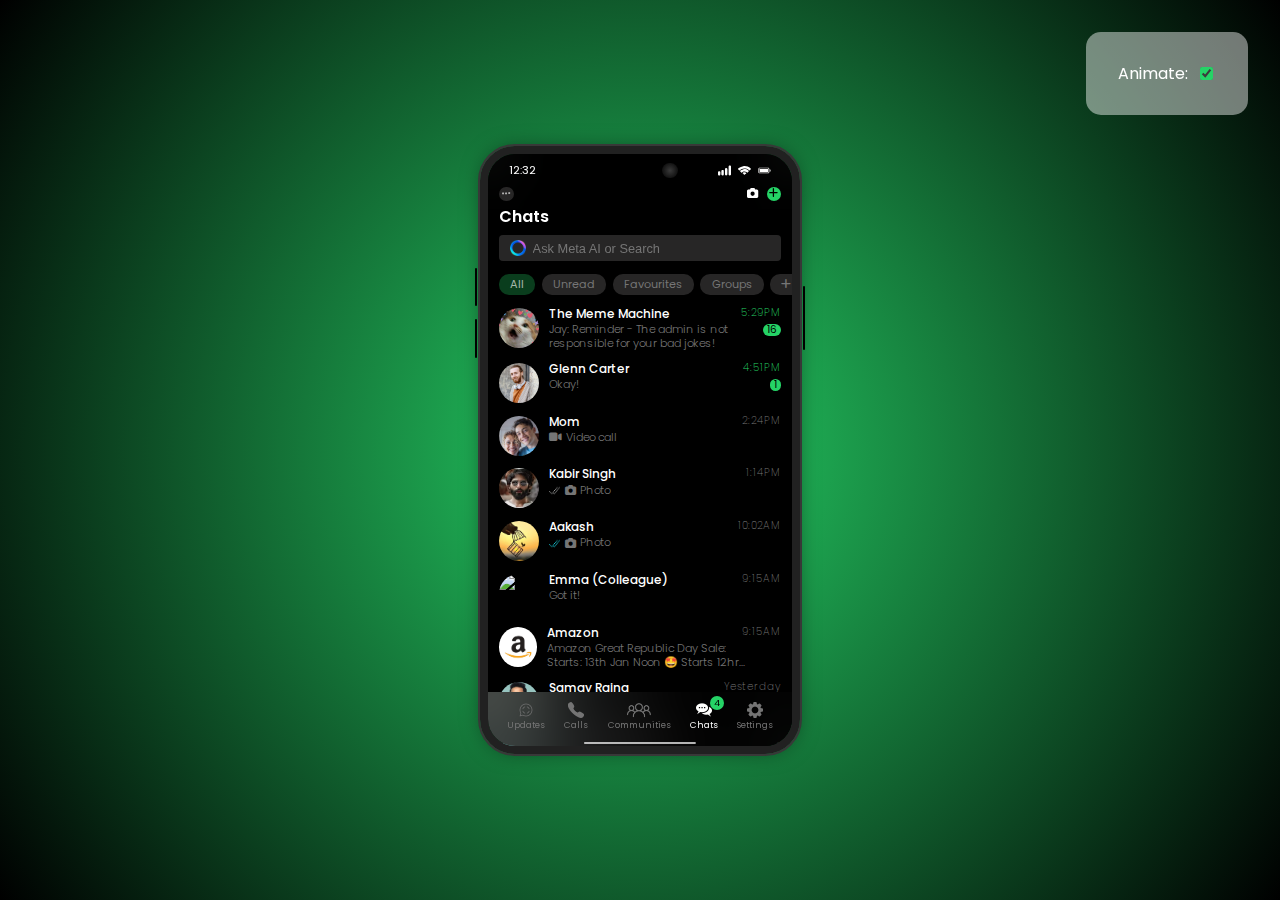
==== iphone-whatsapp/index.html @ 212d3835 "feat(iphone-whatsapp implemented)" ====
<!DOCTYPE html>
<html lang="en">
  <head>
    <meta charset="UTF-8" />
    <meta name="viewport" content="width=device-width, initial-scale=1.0" />
    <title>iPhone</title>
    <link rel="stylesheet" href="style.css" />
    <link
      rel="stylesheet"
      href="https://cdnjs.cloudflare.com/ajax/libs/font-awesome/6.7.2/css/all.min.css"
      integrity="sha512-Evv84Mr4kqVGRNSgIGL/F/aIDqQb7xQ2vcrdIwxfjThSH8CSR7PBEakCr51Ck+w+/U6swU2Im1vVX0SVk9ABhg=="
      crossorigin="anonymous"
      referrerpolicy="no-referrer"
    />
  </head>
  <body>
    <main>
      <div class="animation-input">
        <label for="animate">Animate: </label>
        <input id="animate" name="animate" type="checkbox" checked />
      </div>
      <div id="iPhone" class="iphone-wrapper animate">
        <span class="power-btn"></span>
        <div class="volumne-btn-container">
          <span class="volume-btn"></span>
          <span class="volume-btn"></span>
        </div>
        <div class="iPhone">
          <div class="headers-container">
            <div class="iphone-header">
              <span class="time-text">12:32</span>
              <div class="dynamic-island">
                <span class="camera"></span>
              </div>
              <div class="icons">
                <img
                  class="icon"
                  src="./assets/images/network-icon.svg"
                  alt="network-icon"
                />
                <img
                  class="icon"
                  src="./assets/images/wifi-icon.svg"
                  alt="wifi-icon"
                />
                <img
                  class="icon"
                  src="./assets/images/battery-icon.svg"
                  alt="battery-icon"
                />
              </div>
            </div>
            <div class="whatsapp-header">
              <i class="fa-solid fa-ellipsis"></i>
              <div class="right-action">
                <i class="fa-solid fa-camera"></i>
                <i class="fa-solid fa-plus"></i>
              </div>
            </div>
          </div>
          <div class="headers-secondary">
            <h1 class="hero-text">Chats</h1>
            <div class="input">
              <img
                class="icon"
                src="./assets/images/meta-ai-logo.png"
                alt="meta-ai-logo"
              />
              <input type="text" placeholder="Ask Meta AI or Search" />
            </div>
          </div>
          <ul class="filter-items">
            <li class="item active">
              <span>All</span>
            </li>
            <li class="item">
              <span>Unread</span>
            </li>
            <li class="item">
              <span>Favourites</span>
            </li>
            <li class="item">
              <span>Groups</span>
            </li>
            <li class="item">
              <span>
                <i class="fa-solid fa-plus"></i>
              </span>
            </li>
          </ul>
          <ul class="chats">
            <li class="chat">
              <img
                class="user-img"
                src="./assets/images/chat-1.jpg"
                alt="chat-1"
              />
              <div class="chat-content">
                <div class="chat-header">
                  <span class="chat-hero-text">The Meme Machine</span>
                  <span class="chat-sub-text active">5:29PM</span>
                </div>
                <div class="chat-recent-msg">
                  <span class="chat-msg-text"
                    >Jay: Reminder - The admin is not responsible for your bad
                    jokes!</span
                  >

                  <span class="chat-unread-badge">16</span>
                </div>
              </div>
            </li>
            <li class="chat">
              <img
                class="user-img"
                src="./assets/images/chat-2.jpg"
                alt="chat-2"
              />
              <div class="chat-content">
                <div class="chat-header">
                  <span class="chat-hero-text">Glenn Carter</span>
                  <span class="chat-sub-text active">4:51PM</span>
                </div>
                <div class="chat-recent-msg">
                  <span class="chat-msg-text">Okay!</span>
                  <div class="chat-unread-badge">
                    <span>1</span>
                  </div>
                </div>
              </div>
            </li>
            <li class="chat">
              <img
                class="user-img"
                src="./assets/images/chat-3.jpg"
                alt="chat-3"
              />
              <div class="chat-content">
                <div class="chat-header">
                  <span class="chat-hero-text">Mom</span>
                  <span class="chat-sub-text">2:24PM</span>
                </div>
                <div class="chat-recent-msg">
                  <span class="chat-msg-text"
                    ><i class="fa-solid fa-video"></i> Video call</span
                  >
                </div>
              </div>
            </li>
            <li class="chat">
              <img
                class="user-img"
                src="./assets/images/chat-4.png"
                alt="chat-4"
              />
              <div class="chat-content">
                <div class="chat-header">
                  <span class="chat-hero-text">Kabir Singh</span>
                  <span class="chat-sub-text">1:14PM</span>
                </div>
                <div class="chat-recent-msg">
                  <span class="chat-msg-text">
                    <img
                      class="icon"
                      src="./assets/images/double-check-icon.png"
                      alt="double-check-icon"
                    />
                    <i class="fa-solid fa-camera"></i>
                    Photo
                  </span>
                </div>
              </div>
            </li>
            <li class="chat">
              <img
                class="user-img"
                src="./assets/images/chat-5.jpeg"
                alt="chat-5"
              />
              <div class="chat-content">
                <div class="chat-header">
                  <span class="chat-hero-text">Aakash</span>
                  <span class="chat-sub-text">10:02AM</span>
                </div>
                <div class="chat-recent-msg">
                  <span class="chat-msg-text">
                    <img
                      class="icon active"
                      src="./assets/images/double-check-icon.png"
                      alt="double-check-icon"
                    />
                    <i class="fa-solid fa-camera"></i>
                    Photo
                  </span>
                </div>
              </div>
            </li>
            <li class="chat">
              <img
                class="user-img"
                src="./assets/images/chat-6.jpg"
                alt="chat-6"
              />
              <div class="chat-content">
                <div class="chat-header">
                  <span class="chat-hero-text">Emma (Colleague)</span>
                  <span class="chat-sub-text">9:15AM</span>
                </div>
                <div class="chat-recent-msg">
                  <span class="chat-msg-text"> Got it! </span>
                </div>
              </div>
            </li>
            <li class="chat">
              <img
                class="user-img"
                src="./assets/images/chat-7.jpg"
                alt="chat-7"
              />
              <div class="chat-content">
                <div class="chat-header">
                  <span class="chat-hero-text">Amazon</span>
                  <span class="chat-sub-text">9:15AM</span>
                </div>
                <div class="chat-recent-msg">
                  <span class="chat-msg-text">
                    Amazon Great Republic Day Sale: Starts: 13th Jan Noon 🤩
                    Starts 12hr...
                  </span>
                </div>
              </div>
            </li>
            <li class="chat">
              <img
                class="user-img"
                src="./assets/images/chat-8.jpeg"
                alt="chat-8"
              />
              <div class="chat-content">
                <div class="chat-header">
                  <span class="chat-hero-text">Samay Raina </span>
                  <span class="chat-sub-text">Yesterday</span>
                </div>
                <div class="chat-recent-msg">
                  <span class="chat-msg-text">
                    <img
                      class="icon active"
                      src="./assets/images/double-check-icon.png"
                      alt="double-check-icon"
                    />
                    Bro 💀
                  </span>
                </div>
              </div>
            </li>
            <li class="chat">
              <img
                class="user-img"
                src="./assets/images/chat-9.jpg"
                alt="chat-9"
              />
              <div class="chat-content">
                <div class="chat-header">
                  <span class="chat-hero-text">Harper (Book Club)</span>
                  <span class="chat-sub-text">Yesterday</span>
                </div>
                <div class="chat-recent-msg">
                  <span class="chat-msg-text">Reacted ❤️ to "I'm in"</span>
                </div>
              </div>
            </li>
            <li class="chat">
              <img
                class="user-img"
                src="./assets/images/chat-10.png"
                alt="chat-10"
              />
              <div class="chat-content">
                <div class="chat-header">
                  <span class="chat-hero-text">Ethan</span>
                  <span class="chat-sub-text active">Yesterday</span>
                </div>
                <div class="chat-recent-msg">
                  <span class="chat-msg-text">?</span>
                  <span class="chat-unread-badge">4</span>
                </div>
              </div>
            </li>
            <li class="chat">
              <img
                class="user-img"
                src="./assets/images/chat-11.jpg"
                alt="chat-11"
              />
              <div class="chat-content">
                <div class="chat-header">
                  <span class="chat-hero-text">Amelia</span>
                  <span class="chat-sub-text active">Yesterday</span>
                </div>
                <div class="chat-recent-msg">
                  <span class="chat-msg-text">Ethan is texting me... 🙂</span>
                  <span class="chat-unread-badge">2</span>
                </div>
              </div>
            </li>
            <li class="chat">
              <img
                class="user-img"
                src="./assets/images/chat-12.jpeg"
                alt="chat-12"
              />
              <div class="chat-content">
                <div class="chat-header">
                  <span class="chat-hero-text">Bored Society</span>
                  <span class="chat-sub-text">Yesterday</span>
                </div>
                <div class="chat-recent-msg">
                  <span class="chat-msg-text">Namsi: duhhhh!</span>
                </div>
              </div>
            </li>
            <li class="chat">
              <img
                class="user-img"
                src="./assets/images/chat-13.jpeg"
                alt="chat-13"
              />
              <div class="chat-content">
                <div class="chat-header">
                  <span class="chat-hero-text">Karan K.</span>
                  <span class="chat-sub-text">Yesterday</span>
                </div>
                <div class="chat-recent-msg">
                  <span class="chat-msg-text">
                    <img
                      class="icon active"
                      src="./assets/images/double-check-icon.png"
                      alt="double-check-icon"
                    />

                    He He :)</span
                  >
                </div>
              </div>
            </li>
          </ul>
          <ul class="footer">
            <li class="item">
              <img src="./assets/images/updates-icon.png" alt="updates-icon" />
              <span>Updates</span>
            </li>
            <li class="item">
              <img src="./assets/images/calls-icon.png" alt="calls-icon" />
              <span>Calls</span>
            </li>
            <li class="item">
              <img
                class="communities-icon"
                src="./assets/images/communities-icon 2 Background Removed.png"
                alt="communities-icon"
              />
              <span>Communities</span>
            </li>
            <li class="item active current">
              <img src="./assets/images/chats-icon.png" alt="chats-icon" />
              <span>Chats</span>
              <div class="active-unread">
                <span>4</span>
              </div>
            </li>
            <li class="item">
              <img
                src="./assets/images/settings-icon.png"
                alt="settings-icon"
              />
              <span>Settings</span>
            </li>
          </ul>
        </div>
        <span class="iPhone-bottom"></span>
      </div>
    </main>
    <script src="script.js"></script>
  </body>
</html>
---- iphone-whatsapp/style.css ----
@import url("https://fonts.googleapis.com/css2?family=Poppins:ital,wght@0,100;0,200;0,300;0,400;0,500;0,600;0,700;0,800;0,900;1,100;1,200;1,300;1,400;1,500;1,600;1,700;1,800;1,900&display=swap");
:root {
  --iphone-border: 8px;
  --iphone-outline: 2.5px;
  --iphone-btn-width: 2px;
  --whatsapp-primary: #25d366;
  --whatsapp-secondary: #272626;
  --whatsapp-base-text: #757575;
}

html,
body,
div,
span,
h1,
img,
ul,
li,
label {
  margin: 0;
  padding: 0;
  border: 0;
  font-size: 100%;
  font: inherit;
  vertical-align: baseline;
}

body {
  line-height: 1;
}

ol,
ul {
  list-style: none;
}

main {
  min-height: 100vh;
  display: flex;
  align-items: center;
  justify-content: center;
  background: radial-gradient(circle, var(--whatsapp-primary) 0%, #000 100%);
  font-family: "Poppins", serif;
  perspective: 900px;
}
main .animation-input {
  display: flex;
  align-items: center;
  gap: 0.5rem;
  position: fixed;
  background-color: rgba(255, 255, 255, 0.4470588235);
  padding: 2rem;
  top: 2rem;
  right: 2rem;
  border-radius: 15px;
  color: #fff;
}
main .animation-input input {
  accent-color: var(--whatsapp-primary);
}
main .iphone-wrapper {
  position: relative;
  margin: 2rem;
}
main .iphone-wrapper.animate {
  animation: rotate3D 30s infinite alternate ease-in-out;
}
main .iphone-wrapper .power-btn {
  position: absolute;
  width: var(--iphone-btn-width);
  height: 4rem;
  border-radius: 15px;
  background-color: #000;
  right: calc(-1 * (var(--iphone-outline) + var(--iphone-btn-width)));
  top: 23%;
}
main .iphone-wrapper .volumne-btn-container {
  position: absolute;
  width: var(--iphone-btn-width);
  height: 90px;
  display: flex;
  flex-direction: column;
  gap: 0.8rem;
  left: calc(-1 * (var(--iphone-outline) + var(--iphone-btn-width)));
  top: 20%;
}
main .iphone-wrapper .volumne-btn-container .volume-btn {
  height: 100%;
  width: 100%;
  background-color: black;
  border-radius: 15px;
}
main .iphone-wrapper .iPhone {
  position: relative;
  height: 37rem;
  width: 19.02rem;
  border: var(--iphone-border) solid #212121;
  border-radius: 35px;
  outline: var(--iphone-outline) solid #383838;
  box-shadow: 0px 0px 22px -4px rgba(0, 0, 0, 0.57);
  background-color: #000;
  overflow-x: hidden;
  overflow-y: scroll;
}
main .iphone-wrapper .iPhone::-webkit-scrollbar {
  display: none;
}
main .iphone-wrapper .iPhone .headers-container {
  padding-top: 0.65rem;
  padding-bottom: 0.5rem;
  position: sticky;
  top: 0;
  -webkit-backdrop-filter: blur(25px);
          backdrop-filter: blur(25px);
  z-index: 9;
}
main .iphone-wrapper .iPhone .headers-container .iphone-header {
  display: flex;
  align-items: center;
  justify-content: space-between;
  padding-inline: 1.35rem;
  position: relative;
}
main .iphone-wrapper .iPhone .headers-container .iphone-header .time-text {
  color: #fff;
  font-size: 0.7rem;
}
main .iphone-wrapper .iPhone .headers-container .iphone-header .dynamic-island {
  position: absolute;
  left: 50%;
  transform: translateX(-50%);
  background-color: #000;
  width: 5rem;
  height: 1.2rem;
  border-radius: 15px;
}
main .iphone-wrapper .iPhone .headers-container .iphone-header .dynamic-island .camera {
  position: absolute;
  right: 2.5px;
  top: 0;
  bottom: 0;
  margin-block: auto;
  display: block;
  width: 0.95rem;
  height: 0.95rem;
  background: radial-gradient(circle, rgb(116, 116, 116) 0%, rgb(0, 0, 0) 100%);
  opacity: 0.5;
  border-radius: 50%;
}
main .iphone-wrapper .iPhone .headers-container .iphone-header .icons {
  display: flex;
  align-items: center;
  gap: 7px;
}
main .iphone-wrapper .iPhone .headers-container .iphone-header .icons .icon {
  width: 0.8rem;
  filter: invert(1);
}
main .iphone-wrapper .iPhone .headers-container .whatsapp-header {
  padding-inline: 0.7rem;
  display: flex;
  align-items: center;
  justify-content: space-between;
  margin-top: 0.6rem;
}
main .iphone-wrapper .iPhone .headers-container .whatsapp-header .fa-ellipsis {
  color: #b0afaf;
  background-color: var(--whatsapp-secondary);
  font-size: 0.6rem;
  border-radius: 50%;
  width: 0.9rem;
  height: 0.9rem;
  display: flex;
  align-items: center;
  justify-content: center;
  cursor: pointer;
}
main .iphone-wrapper .iPhone .headers-container .whatsapp-header .right-action {
  display: flex;
  align-items: center;
  gap: 9px;
}
main .iphone-wrapper .iPhone .headers-container .whatsapp-header .right-action .fa-camera {
  color: #fff;
  font-size: 0.7rem;
  cursor: pointer;
}
main .iphone-wrapper .iPhone .headers-container .whatsapp-header .right-action .fa-plus {
  color: #000;
  font-size: 0.65rem;
  background-color: var(--whatsapp-primary);
  border-radius: 50%;
  width: 0.9rem;
  height: 0.9rem;
  display: flex;
  align-items: center;
  justify-content: center;
  cursor: pointer;
}
main .iphone-wrapper .iPhone .headers-secondary {
  padding-inline: 0.7rem;
  position: sticky;
  top: 3.45rem;
  background-color: black;
  padding-bottom: 0.2rem;
}
main .iphone-wrapper .iPhone .headers-secondary .hero-text {
  color: #fff;
  font-weight: 550;
}
main .iphone-wrapper .iPhone .headers-secondary .input {
  display: flex;
  background-color: var(--whatsapp-secondary);
  padding-block: 0.3rem;
  padding-inline: 0.7rem;
  border-radius: 4px;
  margin-block: 0.6rem;
}
main .iphone-wrapper .iPhone .headers-secondary .input .icon {
  width: 1rem;
  -o-object-fit: contain;
     object-fit: contain;
}
main .iphone-wrapper .iPhone .headers-secondary .input input {
  outline: none;
  border: none;
  flex-grow: 1;
  background-color: transparent;
  padding-left: 0.4rem;
  color: #fff;
  font-size: 0.8rem;
}
main .iphone-wrapper .iPhone .filter-items {
  display: flex;
  align-items: center;
  gap: 0.4rem;
  overflow-x: scroll;
  padding-inline: 0.7rem;
}
main .iphone-wrapper .iPhone .filter-items::-webkit-scrollbar {
  display: none;
}
main .iphone-wrapper .iPhone .filter-items .item {
  background-color: var(--whatsapp-secondary);
  color: var(--whatsapp-base-text);
  font-size: 0.7rem;
  padding-inline: 0.7rem;
  padding-block: 0.3rem;
  border-radius: 10px;
  cursor: pointer;
}
main .iphone-wrapper .iPhone .filter-items .item.active {
  background-color: #0a3d1d;
  color: rgba(255, 255, 255, 0.631372549);
}
main .iphone-wrapper .iPhone .chats {
  margin-top: 0.4rem;
  position: relative;
  background-color: #000;
}
main .iphone-wrapper .iPhone .chats .chat {
  padding-block: 0.4rem;
  display: flex;
  gap: 0.6rem;
  padding-inline: 0.7rem;
  cursor: pointer;
  transition: 0.1s ease-in;
}
main .iphone-wrapper .iPhone .chats .chat:hover {
  background-color: var(--whatsapp-secondary);
}
main .iphone-wrapper .iPhone .chats .chat .user-img {
  width: 2.5rem;
  height: 2.5rem;
  border-radius: 50%;
  -o-object-fit: cover;
     object-fit: cover;
}
main .iphone-wrapper .iPhone .chats .chat .chat-content {
  flex-grow: 1;
}
main .iphone-wrapper .iPhone .chats .chat .chat-content .chat-header {
  display: flex;
  justify-content: space-between;
}
main .iphone-wrapper .iPhone .chats .chat .chat-content .chat-header .chat-hero-text {
  color: #fff;
  font-size: 0.75rem;
  font-weight: 500;
}
main .iphone-wrapper .iPhone .chats .chat .chat-content .chat-header .chat-sub-text {
  color: var(--whatsapp-base-text);
  font-size: 0.65rem;
  font-weight: 200;
  letter-spacing: 1px;
}
main .iphone-wrapper .iPhone .chats .chat .chat-content .chat-header .chat-sub-text.active {
  color: var(--whatsapp-primary);
}
main .iphone-wrapper .iPhone .chats .chat .chat-content .chat-recent-msg {
  display: flex;
  align-items: baseline;
  justify-content: space-between;
  margin-top: 0.2rem;
}
main .iphone-wrapper .iPhone .chats .chat .chat-content .chat-recent-msg .chat-msg-text {
  color: var(--whatsapp-base-text);
  font-size: 0.7rem;
  font-weight: 300;
  line-height: 0.85rem;
  display: flex;
  align-items: center;
  -moz-column-gap: 0.3rem;
       column-gap: 0.3rem;
  width: 90%;
}
main .iphone-wrapper .iPhone .chats .chat .chat-content .chat-recent-msg .chat-msg-text .icon {
  width: 0.7rem;
}
main .iphone-wrapper .iPhone .chats .chat .chat-content .chat-recent-msg .chat-msg-text .icon.active {
  filter: brightness(0) saturate(100%) invert(73%) sepia(63%) saturate(1416%) hue-rotate(141deg) brightness(104%) contrast(97%);
}
main .iphone-wrapper .iPhone .chats .chat .chat-content .chat-recent-msg .chat-unread-badge {
  background-color: var(--whatsapp-primary);
  font-size: 0.65rem;
  border-radius: 15px;
  padding-block: 1px;
  padding-inline: 0.25rem;
}
main .iphone-wrapper .iPhone .footer {
  position: sticky;
  bottom: 0;
  -webkit-backdrop-filter: blur(35px);
          backdrop-filter: blur(35px);
  display: flex;
  align-items: center;
  justify-content: space-evenly;
  padding-top: 0.6rem;
  padding-bottom: 1rem;
}
main .iphone-wrapper .iPhone .footer .item {
  display: flex;
  flex-direction: column;
  align-items: center;
  gap: 0.2rem;
  cursor: pointer;
}
main .iphone-wrapper .iPhone .footer .item img {
  width: 1rem;
  filter: brightness(0) saturate(100%) invert(52%) sepia(2%) saturate(4%) hue-rotate(314deg) brightness(86%) contrast(86%);
}
main .iphone-wrapper .iPhone .footer .item img.communities-icon {
  width: 1.5rem;
}
main .iphone-wrapper .iPhone .footer .item span {
  color: var(--whatsapp-base-text);
  font-size: 0.55rem;
}
main .iphone-wrapper .iPhone .footer .item.active {
  position: relative;
}
main .iphone-wrapper .iPhone .footer .item.active .active-unread {
  position: absolute;
  background-color: var(--whatsapp-primary);
  right: -0.4rem;
  top: -0.4rem;
  width: 0.9rem;
  height: 0.9rem;
  border-radius: 50%;
  display: flex;
  align-items: center;
  justify-content: center;
}
main .iphone-wrapper .iPhone .footer .item.active .active-unread span {
  color: #000;
  font-size: 0.6rem;
}
main .iphone-wrapper .iPhone .footer .item.current img {
  filter: invert(1);
}
main .iphone-wrapper .iPhone .footer .item.current span {
  color: #fff;
}
main .iphone-wrapper .iPhone-bottom {
  position: absolute;
  width: 35%;
  height: 1.5px;
  left: 50%;
  transform: translateX(-50%);
  border-radius: 10px;
  background-color: #fff;
  opacity: 0.7;
  bottom: calc(var(--iphone-border) + var(--iphone-outline));
}

@keyframes rotate3D {
  0% {
    transform: rotateX(-20deg) rotateY(-20deg);
  }
  25% {
    transform: rotateX(20deg) rotateY(-20deg);
  }
  50% {
    transform: rotateX(20deg) rotateY(20deg);
  }
  75% {
    transform: rotateX(-20deg) rotateY(20deg);
  }
  100% {
    transform: rotateX(-20deg) rotateY(-20deg);
  }
}/*# sourceMappingURL=style.css.map */
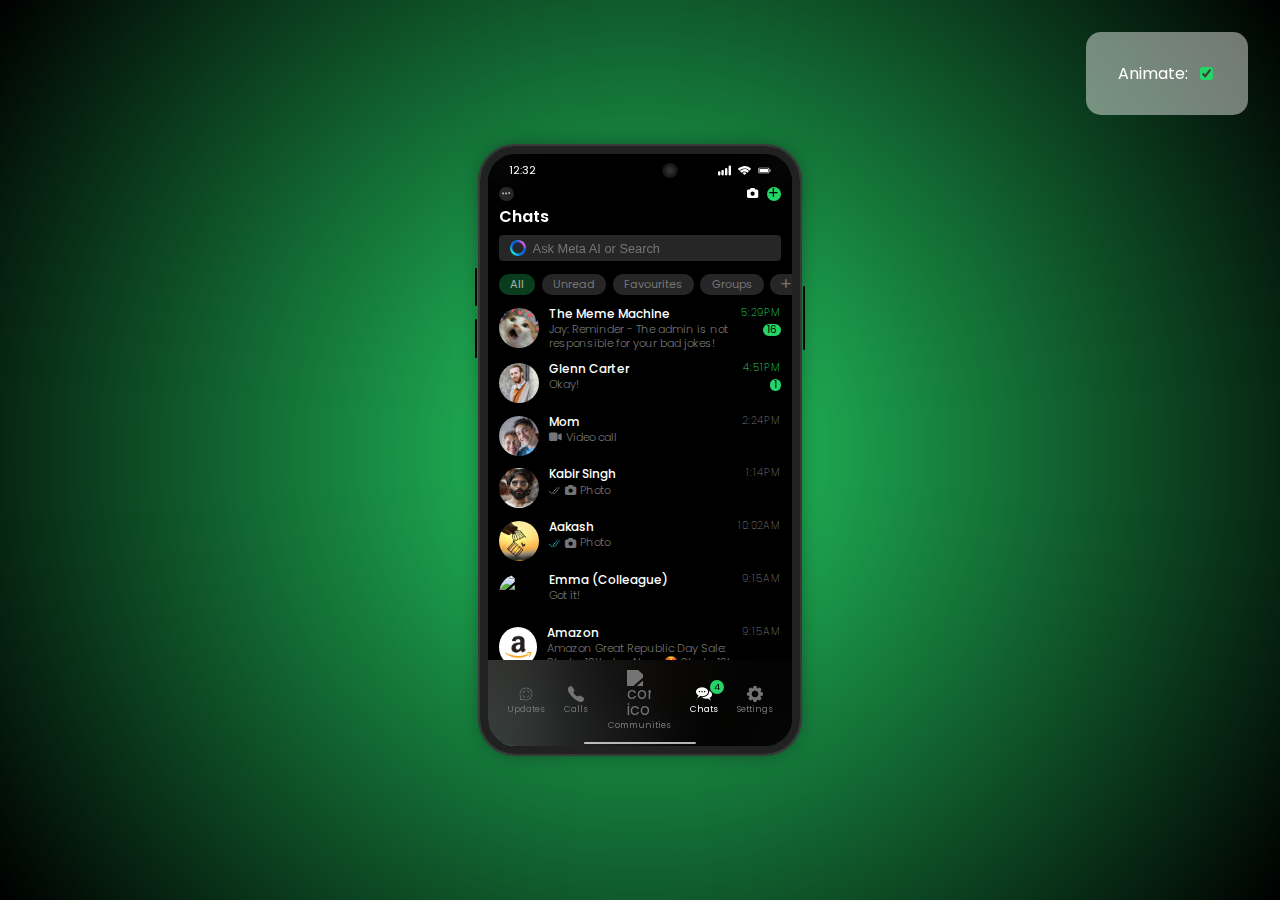
==== commit 30b52de4: "feat(iphone-whatsapp - assets structured improved)" ====
--- a/iphone-whatsapp/index.html
+++ b/iphone-whatsapp/index.html
@@ -356,7 +356,7 @@
             <li class="item">
               <img
                 class="communities-icon"
-                src="./assets/images/communities-icon 2 Background Removed.png"
+                src="./assets/images/communities-icon.png"
                 alt="communities-icon"
               />
               <span>Communities</span>
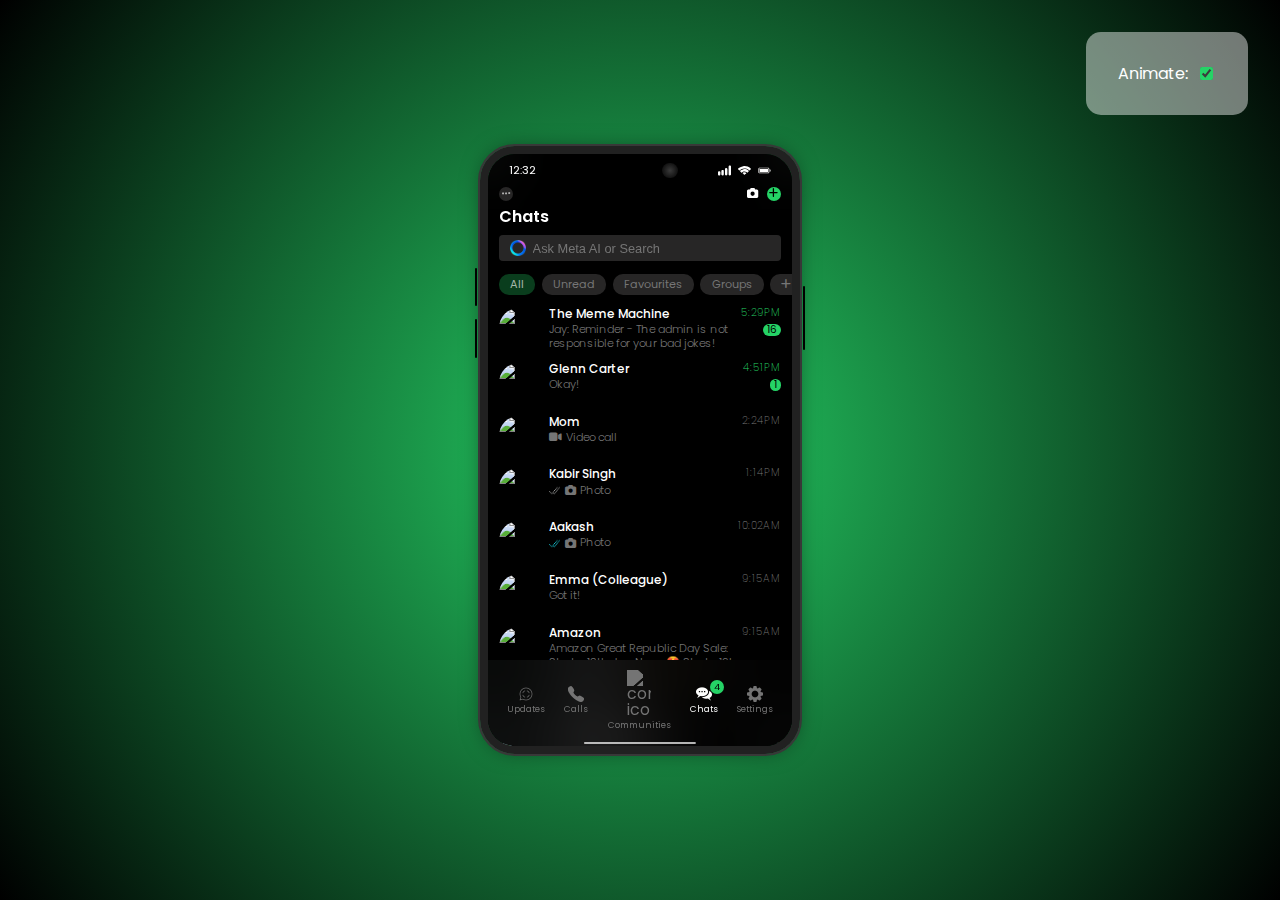
==== commit d0c01f60: "feat(iphone-whatsapp - chat avtar icon url provided)" ====
--- a/iphone-whatsapp/index.html
+++ b/iphone-whatsapp/index.html
@@ -92,7 +92,7 @@
             <li class="chat">
               <img
                 class="user-img"
-                src="./assets/images/chat-1.jpg"
+                src="https://raw.githubusercontent.com/khatri2002/codepen/refs/heads/main/iphone-whatsapp/assets/images/chat-avatar-images/chat-1.jpg"
                 alt="chat-1"
               />
               <div class="chat-content">
@@ -113,7 +113,7 @@
             <li class="chat">
               <img
                 class="user-img"
-                src="./assets/images/chat-2.jpg"
+                src="https://raw.githubusercontent.com/khatri2002/codepen/refs/heads/main/iphone-whatsapp/assets/images/chat-avatar-images/chat-2.jpg"
                 alt="chat-2"
               />
               <div class="chat-content">
@@ -132,7 +132,7 @@
             <li class="chat">
               <img
                 class="user-img"
-                src="./assets/images/chat-3.jpg"
+                src="https://raw.githubusercontent.com/khatri2002/codepen/refs/heads/main/iphone-whatsapp/assets/images/chat-avatar-images/chat-3.jpg"
                 alt="chat-3"
               />
               <div class="chat-content">
@@ -150,7 +150,7 @@
             <li class="chat">
               <img
                 class="user-img"
-                src="./assets/images/chat-4.png"
+                src="https://raw.githubusercontent.com/khatri2002/codepen/refs/heads/main/iphone-whatsapp/assets/images/chat-avatar-images/chat-4.png"
                 alt="chat-4"
               />
               <div class="chat-content">
@@ -174,7 +174,7 @@
             <li class="chat">
               <img
                 class="user-img"
-                src="./assets/images/chat-5.jpeg"
+                src="https://raw.githubusercontent.com/khatri2002/codepen/refs/heads/main/iphone-whatsapp/assets/images/chat-avatar-images/chat-5.jpeg"
                 alt="chat-5"
               />
               <div class="chat-content">
@@ -198,7 +198,7 @@
             <li class="chat">
               <img
                 class="user-img"
-                src="./assets/images/chat-6.jpg"
+                src="https://raw.githubusercontent.com/khatri2002/codepen/refs/heads/main/iphone-whatsapp/assets/images/chat-avatar-images/chat-6.jpg"
                 alt="chat-6"
               />
               <div class="chat-content">
@@ -214,7 +214,7 @@
             <li class="chat">
               <img
                 class="user-img"
-                src="./assets/images/chat-7.jpg"
+                src="https://raw.githubusercontent.com/khatri2002/codepen/refs/heads/main/iphone-whatsapp/assets/images/chat-avatar-images/chat-7.jpg"
                 alt="chat-7"
               />
               <div class="chat-content">
@@ -233,7 +233,7 @@
             <li class="chat">
               <img
                 class="user-img"
-                src="./assets/images/chat-8.jpeg"
+                src="https://raw.githubusercontent.com/khatri2002/codepen/refs/heads/main/iphone-whatsapp/assets/images/chat-avatar-images/chat-8.jpeg"
                 alt="chat-8"
               />
               <div class="chat-content">
@@ -256,7 +256,7 @@
             <li class="chat">
               <img
                 class="user-img"
-                src="./assets/images/chat-9.jpg"
+                src="https://raw.githubusercontent.com/khatri2002/codepen/refs/heads/main/iphone-whatsapp/assets/images/chat-avatar-images/chat-9.jpg"
                 alt="chat-9"
               />
               <div class="chat-content">
@@ -272,7 +272,7 @@
             <li class="chat">
               <img
                 class="user-img"
-                src="./assets/images/chat-10.png"
+                src="https://raw.githubusercontent.com/khatri2002/codepen/refs/heads/main/iphone-whatsapp/assets/images/chat-avatar-images/chat-10.png"
                 alt="chat-10"
               />
               <div class="chat-content">
@@ -289,7 +289,7 @@
             <li class="chat">
               <img
                 class="user-img"
-                src="./assets/images/chat-11.jpg"
+                src="https://raw.githubusercontent.com/khatri2002/codepen/refs/heads/main/iphone-whatsapp/assets/images/chat-avatar-images/chat-11.jpg"
                 alt="chat-11"
               />
               <div class="chat-content">
@@ -306,7 +306,7 @@
             <li class="chat">
               <img
                 class="user-img"
-                src="./assets/images/chat-12.jpeg"
+                src="https://raw.githubusercontent.com/khatri2002/codepen/refs/heads/main/iphone-whatsapp/assets/images/chat-avatar-images/chat-12.jpeg"
                 alt="chat-12"
               />
               <div class="chat-content">
@@ -322,7 +322,7 @@
             <li class="chat">
               <img
                 class="user-img"
-                src="./assets/images/chat-13.jpeg"
+                src="https://raw.githubusercontent.com/khatri2002/codepen/refs/heads/main/iphone-whatsapp/assets/images/chat-avatar-images/chat-13.jpeg"
                 alt="chat-13"
               />
               <div class="chat-content">
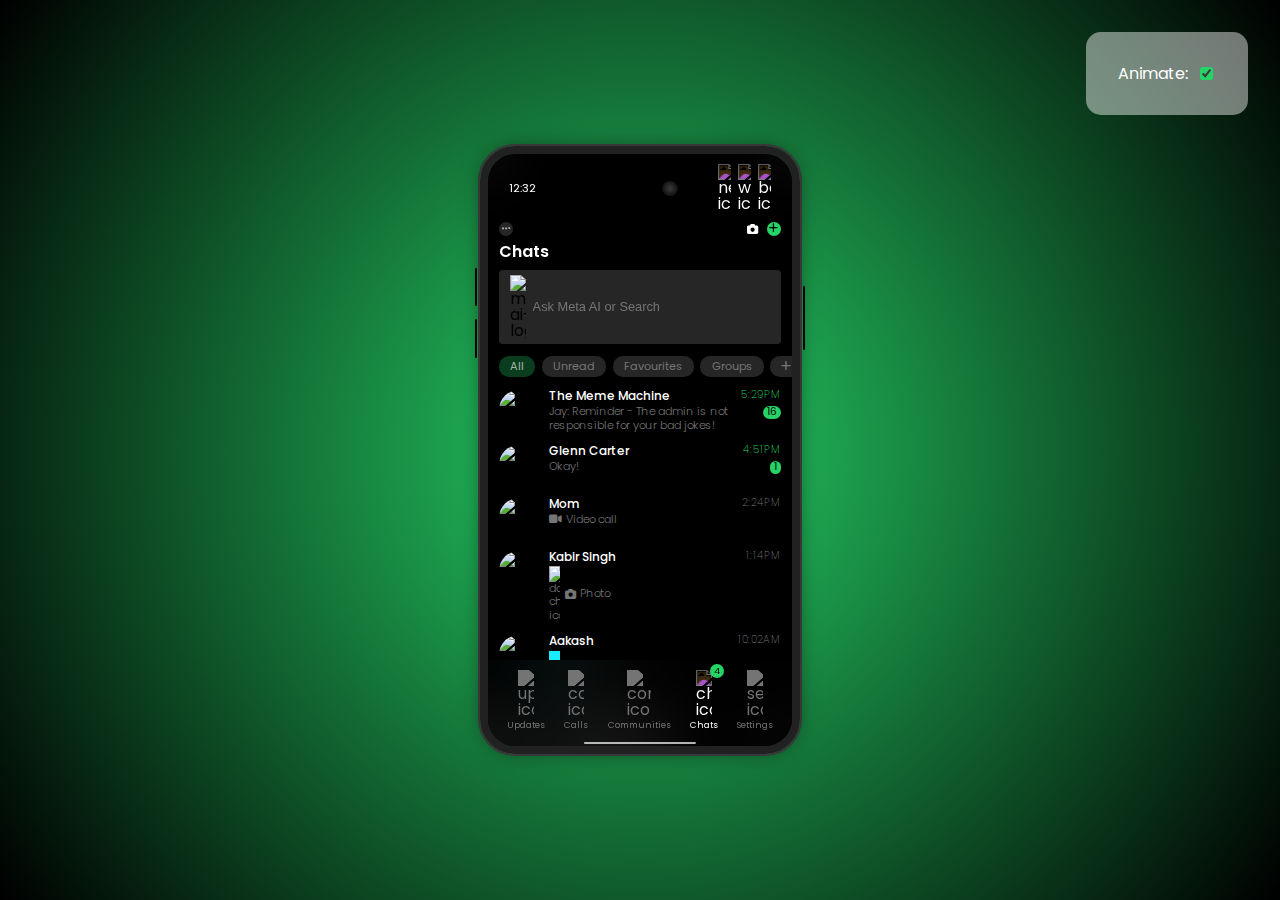
==== commit 62d08815: "feat(iphone-whatsapp - url provided for icon images)" ====
--- a/iphone-whatsapp/index.html
+++ b/iphone-whatsapp/index.html
@@ -35,17 +35,17 @@
               <div class="icons">
                 <img
                   class="icon"
-                  src="./assets/images/network-icon.svg"
+                  src="https://raw.githubusercontent.com/khatri2002/codepen/30b52de44864248b0617b059a7fc7c0ebbcc0eda/iphone-whatsapp/assets/images/icons/network-icon.svg"
                   alt="network-icon"
                 />
                 <img
                   class="icon"
-                  src="./assets/images/wifi-icon.svg"
+                  src="https://raw.githubusercontent.com/khatri2002/codepen/30b52de44864248b0617b059a7fc7c0ebbcc0eda/iphone-whatsapp/assets/images/icons/wifi-icon.svg"
                   alt="wifi-icon"
                 />
                 <img
                   class="icon"
-                  src="./assets/images/battery-icon.svg"
+                  src="https://raw.githubusercontent.com/khatri2002/codepen/30b52de44864248b0617b059a7fc7c0ebbcc0eda/iphone-whatsapp/assets/images/icons/battery-icon.svg"
                   alt="battery-icon"
                 />
               </div>
@@ -63,7 +63,7 @@
             <div class="input">
               <img
                 class="icon"
-                src="./assets/images/meta-ai-logo.png"
+                src="https://raw.githubusercontent.com/khatri2002/codepen/30b52de44864248b0617b059a7fc7c0ebbcc0eda/iphone-whatsapp/assets/images/icons/meta-ai-logo.png"
                 alt="meta-ai-logo"
               />
               <input type="text" placeholder="Ask Meta AI or Search" />
@@ -162,7 +162,7 @@
                   <span class="chat-msg-text">
                     <img
                       class="icon"
-                      src="./assets/images/double-check-icon.png"
+                      src="https://raw.githubusercontent.com/khatri2002/codepen/30b52de44864248b0617b059a7fc7c0ebbcc0eda/iphone-whatsapp/assets/images/icons/double-check-icon.png"
                       alt="double-check-icon"
                     />
                     <i class="fa-solid fa-camera"></i>
@@ -186,7 +186,7 @@
                   <span class="chat-msg-text">
                     <img
                       class="icon active"
-                      src="./assets/images/double-check-icon.png"
+                      src="https://raw.githubusercontent.com/khatri2002/codepen/30b52de44864248b0617b059a7fc7c0ebbcc0eda/iphone-whatsapp/assets/images/icons/double-check-icon.png"
                       alt="double-check-icon"
                     />
                     <i class="fa-solid fa-camera"></i>
@@ -245,7 +245,7 @@
                   <span class="chat-msg-text">
                     <img
                       class="icon active"
-                      src="./assets/images/double-check-icon.png"
+                      src="https://raw.githubusercontent.com/khatri2002/codepen/30b52de44864248b0617b059a7fc7c0ebbcc0eda/iphone-whatsapp/assets/images/icons/double-check-icon.png"
                       alt="double-check-icon"
                     />
                     Bro 💀
@@ -334,7 +334,7 @@
                   <span class="chat-msg-text">
                     <img
                       class="icon active"
-                      src="./assets/images/double-check-icon.png"
+                      src="https://raw.githubusercontent.com/khatri2002/codepen/30b52de44864248b0617b059a7fc7c0ebbcc0eda/iphone-whatsapp/assets/images/icons/double-check-icon.png"
                       alt="double-check-icon"
                     />
 
@@ -346,23 +346,32 @@
           </ul>
           <ul class="footer">
             <li class="item">
-              <img src="./assets/images/updates-icon.png" alt="updates-icon" />
+              <img
+                src="https://raw.githubusercontent.com/khatri2002/codepen/30b52de44864248b0617b059a7fc7c0ebbcc0eda/iphone-whatsapp/assets/images/icons/updates-icon.png"
+                alt="updates-icon"
+              />
               <span>Updates</span>
             </li>
             <li class="item">
-              <img src="./assets/images/calls-icon.png" alt="calls-icon" />
+              <img
+                src="https://raw.githubusercontent.com/khatri2002/codepen/30b52de44864248b0617b059a7fc7c0ebbcc0eda/iphone-whatsapp/assets/images/icons/calls-icon.png"
+                alt="calls-icon"
+              />
               <span>Calls</span>
             </li>
             <li class="item">
               <img
                 class="communities-icon"
-                src="./assets/images/communities-icon.png"
+                src="https://raw.githubusercontent.com/khatri2002/codepen/30b52de44864248b0617b059a7fc7c0ebbcc0eda/iphone-whatsapp/assets/images/icons/communities-icon.png"
                 alt="communities-icon"
               />
               <span>Communities</span>
             </li>
             <li class="item active current">
-              <img src="./assets/images/chats-icon.png" alt="chats-icon" />
+              <img
+                src="https://raw.githubusercontent.com/khatri2002/codepen/30b52de44864248b0617b059a7fc7c0ebbcc0eda/iphone-whatsapp/assets/images/icons/chats-icon.png"
+                alt="chats-icon"
+              />
               <span>Chats</span>
               <div class="active-unread">
                 <span>4</span>
@@ -370,7 +379,7 @@
             </li>
             <li class="item">
               <img
-                src="./assets/images/settings-icon.png"
+                src="https://raw.githubusercontent.com/khatri2002/codepen/30b52de44864248b0617b059a7fc7c0ebbcc0eda/iphone-whatsapp/assets/images/icons/settings-icon.png"
                 alt="settings-icon"
               />
               <span>Settings</span>
